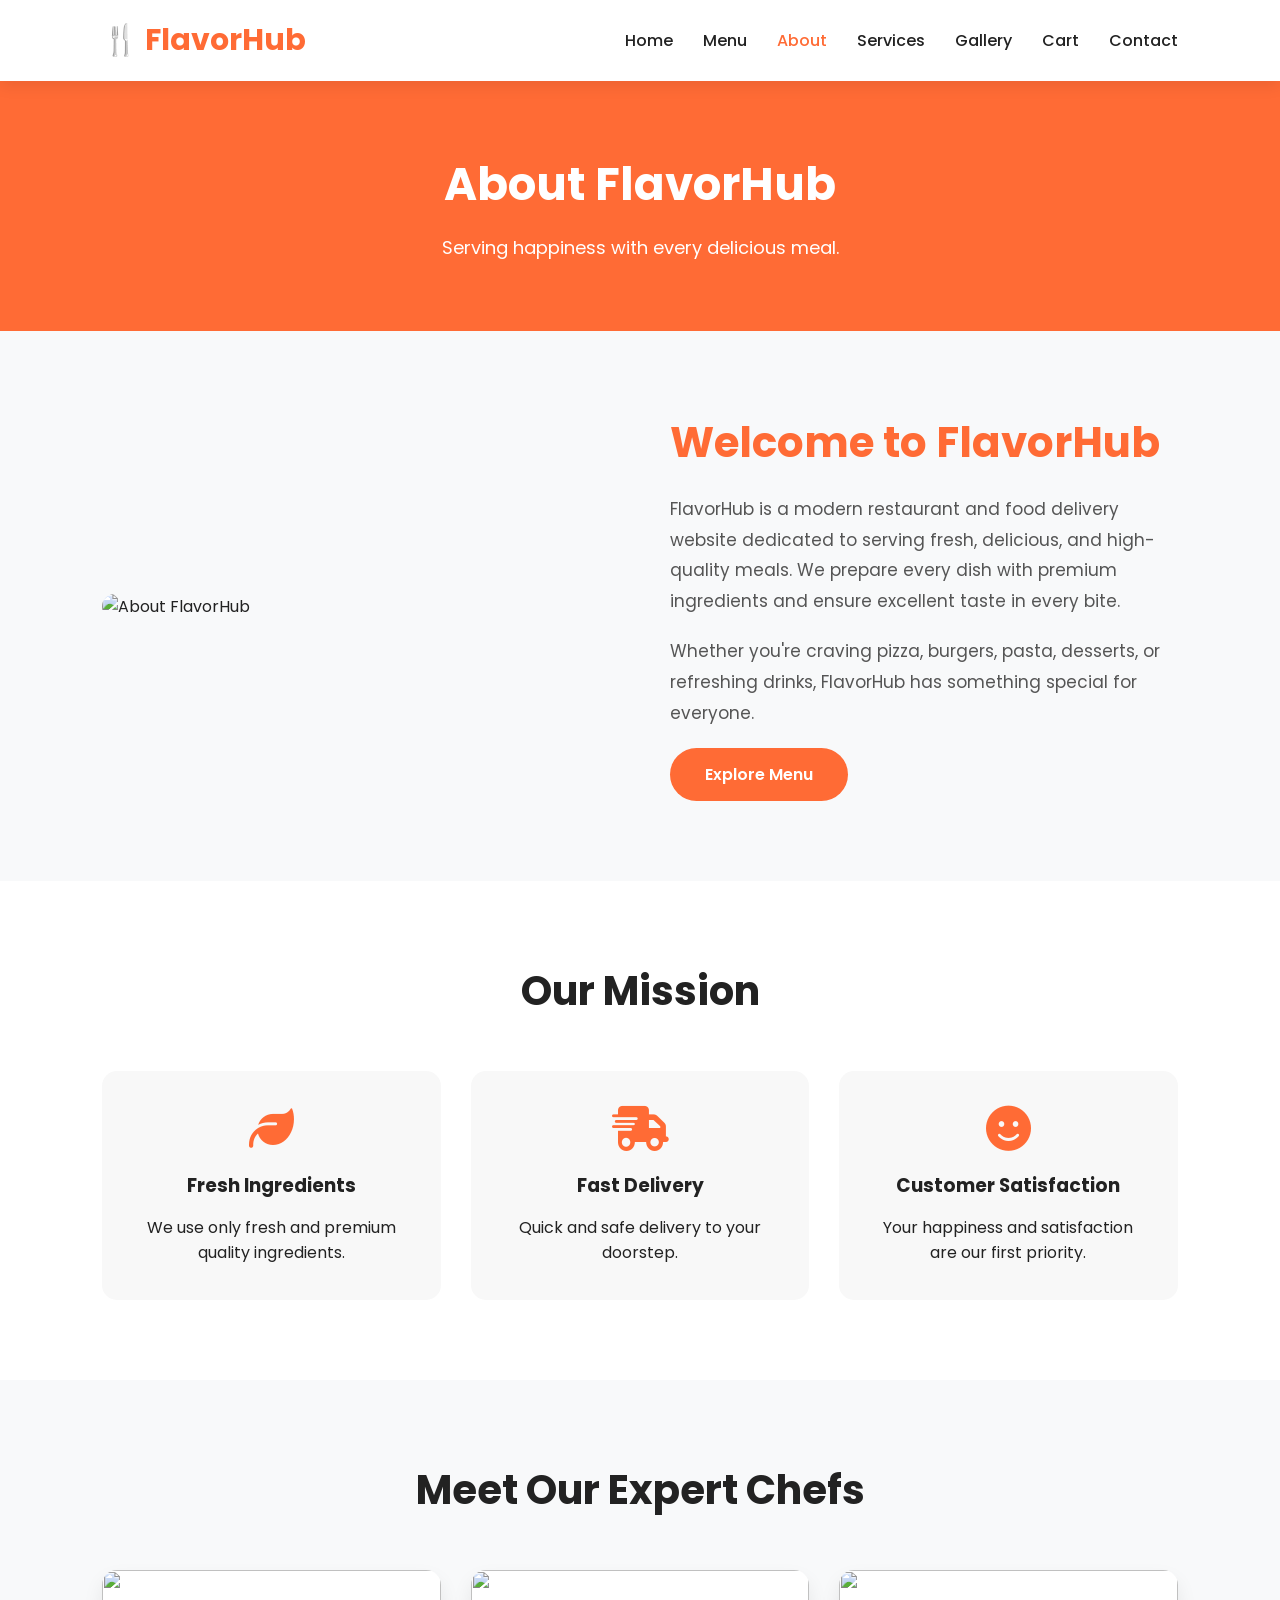
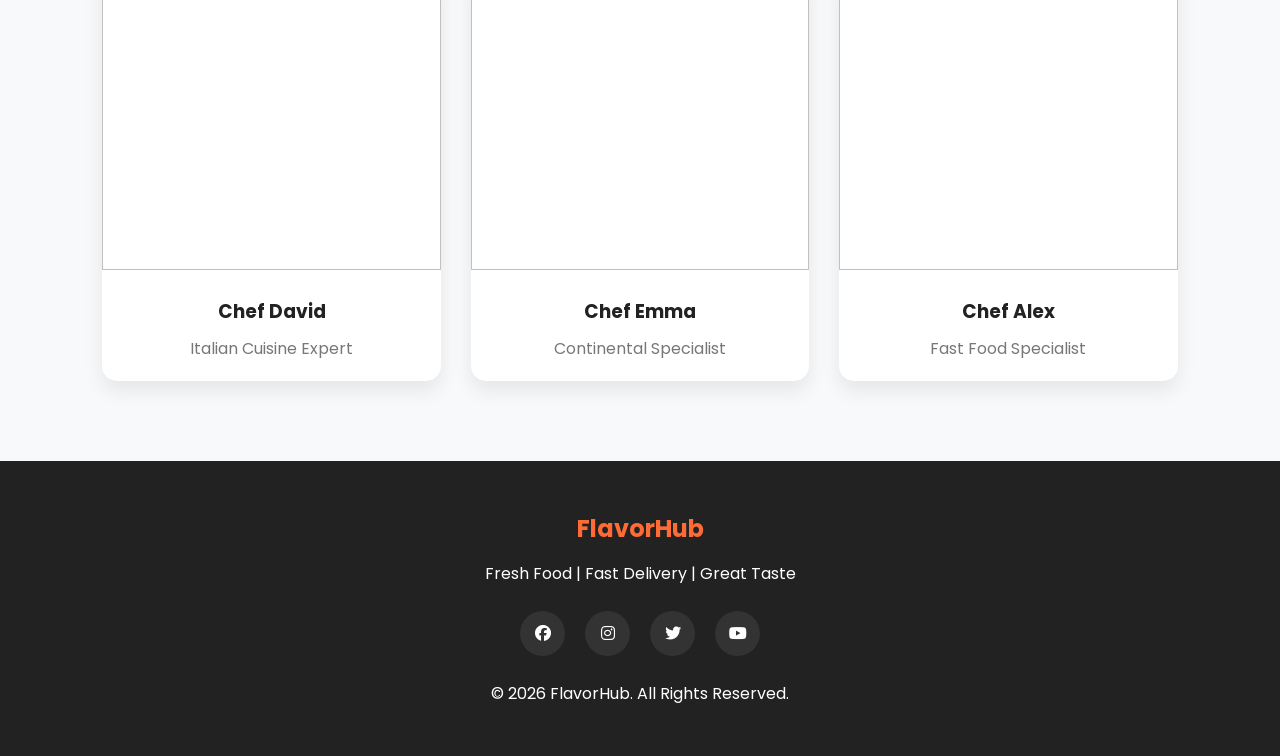
==== about.html @ d6f4bb7d "Add files via upload" ====
<!DOCTYPE html>
<html lang="en">
<head>
    <meta charset="UTF-8">
    <meta name="viewport" content="width=device-width, initial-scale=1.0">
    <title>FlavorHub | About Us</title>

    <link rel="stylesheet" href="style.css">

    <link rel="stylesheet"
    href="https://cdnjs.cloudflare.com/ajax/libs/font-awesome/6.6.0/css/all.min.css">
</head>
<body>

<!-- ================= HEADER ================= -->

<header>

    <div class="logo">
        <h2>🍴 FlavorHub</h2>
    </div>

    <nav>
        <ul>
            <li><a href="index.html">Home</a></li>
            <li><a href="menu.html">Menu</a></li>
            <li><a href="about.html" class="active">About</a></li>
            <li><a href="services.html">Services</a></li>
            <li><a href="gallery.html">Gallery</a></li>
            <li><a href="cart.html">Cart</a></li>
            <li><a href="contact.html">Contact</a></li>
        </ul>
    </nav>

</header>

<!-- ================= ABOUT HERO ================= -->

<section class="page-title">
    <h1>About FlavorHub</h1>
    <p>Serving happiness with every delicious meal.</p>
</section>

<!-- ================= ABOUT ================= -->

<section class="about-section">

    <div class="about-image">
        <img src="images/about.jpg" alt="About FlavorHub">
    </div>

    <div class="about-content">

        <h2>Welcome to FlavorHub</h2>

        <p>
            FlavorHub is a modern restaurant and food delivery website
            dedicated to serving fresh, delicious, and high-quality meals.
            We prepare every dish with premium ingredients and ensure
            excellent taste in every bite.
        </p>

        <p>
            Whether you're craving pizza, burgers, pasta, desserts,
            or refreshing drinks, FlavorHub has something special for everyone.
        </p>

        <a href="menu.html" class="btn">Explore Menu</a>

    </div>

</section>

<!-- ================= OUR MISSION ================= -->

<section class="mission">

    <h2>Our Mission</h2>

    <div class="mission-container">

        <div class="mission-box">
            <i class="fas fa-leaf"></i>
            <h3>Fresh Ingredients</h3>
            <p>We use only fresh and premium quality ingredients.</p>
        </div>

        <div class="mission-box">
            <i class="fas fa-shipping-fast"></i>
            <h3>Fast Delivery</h3>
            <p>Quick and safe delivery to your doorstep.</p>
        </div>

        <div class="mission-box">
            <i class="fas fa-smile"></i>
            <h3>Customer Satisfaction</h3>
            <p>Your happiness and satisfaction are our first priority.</p>
        </div>

    </div>

</section>

<!-- ================= CHEFS ================= -->

<section class="chef">

    <h2>Meet Our Expert Chefs</h2>

    <div class="chef-container">

        <div class="chef-card">
            <img src="images/chef1.jpg" alt="">
            <h3>Chef David</h3>
            <p>Italian Cuisine Expert</p>
        </div>

        <div class="chef-card">
            <img src="images/chef2.jpg" alt="">
            <h3>Chef Emma</h3>
            <p>Continental Specialist</p>
        </div>

        <div class="chef-card">
            <img src="images/chef3.jpg" alt="">
            <h3>Chef Alex</h3>
            <p>Fast Food Specialist</p>
        </div>

    </div>

</section>

<!-- ================= FOOTER ================= -->

<footer>

    <h2>FlavorHub</h2>

    <p>Fresh Food | Fast Delivery | Great Taste</p>

    <div class="social">
        <i class="fab fa-facebook"></i>
        <i class="fab fa-instagram"></i>
        <i class="fab fa-twitter"></i>
        <i class="fab fa-youtube"></i>
    </div>

    <p>© 2026 FlavorHub. All Rights Reserved.</p>

</footer>

<script src="script.js"></script>

</body>
</html>
---- style.css ----
@import url('https://fonts.googleapis.com/css2?family=Poppins:wght@300;400;500;600;700;800&display=swap');

*{
    margin:0;
    padding:0;
    box-sizing:border-box;
    font-family:'Poppins',sans-serif;
    text-decoration:none;
    list-style:none;
    scroll-behavior:smooth;
}

body{
    background:#f8f9fa;
    color:#222;
}

/* ================= HEADER ================= */

header{
    width:100%;
    background:#ffffff;
    display:flex;
    justify-content:space-between;
    align-items:center;
    padding:18px 8%;
    position:sticky;
    top:0;
    z-index:1000;
    box-shadow:0 5px 15px rgba(0,0,0,.08);
}

.logo h2{
    color:#ff6b35;
    font-size:30px;
    font-weight:700;
}

nav ul{
    display:flex;
    gap:30px;
}

nav ul li a{
    color:#222;
    font-weight:500;
    transition:.3s;
}

nav ul li a:hover,
nav ul li a.active{
    color:#ff6b35;
}

.icons{
    display:flex;
    gap:20px;
}

.icons i{
    font-size:22px;
    cursor:pointer;
    transition:.3s;
}

.icons i:hover{
    color:#ff6b35;
}

/* ================= HERO ================= */

.hero{
    min-height:90vh;
    display:flex;
    justify-content:space-between;
    align-items:center;
    padding:80px 8%;
    gap:60px;
}

.hero-text{
    flex:1;
}

.hero-text h1{
    font-size:58px;
    line-height:1.2;
    color:#222;
    margin-bottom:20px;
}

.hero-text p{
    font-size:18px;
    color:#666;
    line-height:1.8;
    margin-bottom:35px;
}

.hero-image{
    flex:1;
    text-align:center;
}

.hero-image img{
    width:100%;
    max-width:550px;
}

/* ================= BUTTON ================= */

.btn{
    display:inline-block;
    background:#ff6b35;
    color:#fff;
    padding:14px 35px;
    border-radius:50px;
    font-weight:600;
    transition:.4s;
}

.btn:hover{
    background:#222;
}

/* ================= PAGE TITLE ================= */

.page-title{
    background:#ff6b35;
    color:#fff;
    text-align:center;
    padding:70px 20px;
}

.page-title h1{
    font-size:45px;
    margin-bottom:15px;
}

.page-title p{
    font-size:18px;
}

/* ================= CATEGORIES ================= */

.categories{
    padding:80px 8%;
}

.categories h2{
    text-align:center;
    font-size:40px;
    margin-bottom:50px;
}

.category-container{
    display:grid;
    grid-template-columns:repeat(auto-fit,minmax(200px,1fr));
    gap:25px;
}

.category-card{
    background:#fff;
    padding:35px;
    text-align:center;
    border-radius:15px;
    box-shadow:0 10px 20px rgba(0,0,0,.08);
    transition:.4s;
    font-size:50px;
}

.category-card h3{
    margin-top:20px;
    font-size:22px;
}

.category-card:hover{
    transform:translateY(-10px);
}

/* ================= FEATURED FOOD ================= */

.featured,
.menu{
    padding:80px 8%;
}

.featured h2,
.menu h2{
    text-align:center;
    font-size:40px;
    margin-bottom:50px;
}

.food-container{
    display:grid;
    grid-template-columns:repeat(auto-fit,minmax(260px,1fr));
    gap:30px;
}

.food-card{
    background:#fff;
    border-radius:18px;
    overflow:hidden;
    text-align:center;
    box-shadow:0 10px 20px rgba(0,0,0,.08);
    transition:.4s;
}

.food-card:hover{
    transform:translateY(-10px);
}

.food-card img{
    width:100%;
    height:220px;
    object-fit:cover;
}

.food-card h3{
    margin:20px 0 10px;
    font-size:24px;
}

.food-card p{
    color:#ff6b35;
    font-size:22px;
    font-weight:700;
    margin-bottom:20px;
}

.food-card button{
    margin-bottom:25px;
    border:none;
    outline:none;
    background:#ff6b35;
    color:#fff;
    padding:12px 28px;
    border-radius:30px;
    cursor:pointer;
    transition:.3s;
}

.food-card button:hover{
    background:#222;
}

/* ================= ABOUT ================= */

.about-section{
    display:flex;
    align-items:center;
    justify-content:space-between;
    gap:60px;
    padding:80px 8%;
    flex-wrap:wrap;
}

.about-image{
    flex:1;
}

.about-image img{
    width:100%;
    border-radius:20px;
}

.about-content{
    flex:1;
}

.about-content h2{
    font-size:42px;
    margin-bottom:20px;
    color:#ff6b35;
}

.about-content p{
    font-size:17px;
    color:#555;
    line-height:1.8;
    margin-bottom:20px;
}

/* ================= MISSION ================= */

.mission{
    padding:80px 8%;
    background:#fff;
}

.mission h2{
    text-align:center;
    font-size:40px;
    margin-bottom:50px;
}

.mission-container{
    display:grid;
    grid-template-columns:repeat(auto-fit,minmax(250px,1fr));
    gap:30px;
}

.mission-box{
    background:#f8f8f8;
    padding:35px;
    border-radius:15px;
    text-align:center;
    transition:.3s;
}

.mission-box:hover{
    transform:translateY(-10px);
}

.mission-box i{
    font-size:45px;
    color:#ff6b35;
    margin-bottom:20px;
}

.mission-box h3{
    margin-bottom:15px;
}

/* ================= CHEF ================= */

.chef{
    padding:80px 8%;
}

.chef h2{
    text-align:center;
    margin-bottom:50px;
    font-size:40px;
}

.chef-container{
    display:grid;
    grid-template-columns:repeat(auto-fit,minmax(250px,1fr));
    gap:30px;
}

.chef-card{
    background:#fff;
    border-radius:15px;
    overflow:hidden;
    text-align:center;
    box-shadow:0 10px 20px rgba(0,0,0,.08);
}

.chef-card img{
    width:100%;
    height:300px;
    object-fit:cover;
}

.chef-card h3{
    margin:20px 0 10px;
}

.chef-card p{
    margin-bottom:20px;
    color:#777;
}

/* ================= SERVICES ================= */

.services{
    padding:80px 8%;
}

.service-container{
    display:grid;
    grid-template-columns:repeat(auto-fit,minmax(260px,1fr));
    gap:30px;
}

.service-card{
    background:#fff;
    padding:35px;
    border-radius:15px;
    text-align:center;
    box-shadow:0 10px 20px rgba(0,0,0,.08);
    transition:.3s;
}

.service-card:hover{
    transform:translateY(-10px);
}

.service-card i{
    font-size:50px;
    color:#ff6b35;
    margin-bottom:20px;
}

.service-card h3{
    margin-bottom:15px;
}

.service-card p{
    color:#666;
    line-height:1.7;
}

/* ================= WHY ================= */

.why,
.why-service{
    padding:80px 8%;
    background:#fff3ef;
}

.why h2,
.why-service h2{
    text-align:center;
    font-size:40px;
    margin-bottom:50px;
}

.why-container{
    display:grid;
    grid-template-columns:repeat(auto-fit,minmax(220px,1fr));
    gap:25px;
}

.box{
    background:#fff;
    padding:30px;
    text-align:center;
    border-radius:15px;
    box-shadow:0 10px 20px rgba(0,0,0,.08);
}

.box i{
    font-size:40px;
    color:#ff6b35;
    margin-bottom:20px;
}

.box h3{
    margin-bottom:10px;
}

/* ================= GALLERY ================= */

.gallery{
    padding:80px 8%;
}

.gallery-container{
    display:grid;
    grid-template-columns:repeat(auto-fit,minmax(280px,1fr));
    gap:25px;
}

.gallery-item{
    position:relative;
    overflow:hidden;
    border-radius:15px;
}

.gallery-item img{
    width:100%;
    height:260px;
    object-fit:cover;
    transition:.5s;
}

.gallery-item:hover img{
    transform:scale(1.1);
}

.overlay{
    position:absolute;
    inset:0;
    background:rgba(0,0,0,.5);
    display:flex;
    justify-content:center;
    align-items:center;
    color:#fff;
    opacity:0;
    transition:.4s;
}

.gallery-item:hover .overlay{
    opacity:1;
}

/* ================= OFFER ================= */

.offer{
    padding:70px 8%;
    text-align:center;
    background:#ff6b35;
    color:#fff;
}

.offer h2{
    font-size:40px;
    margin-bottom:20px;
}

.offer p{
    font-size:18px;
    max-width:700px;
    margin:auto;
    line-height:1.8;
}

.offer .btn{
    margin-top:30px;
    background:#fff;
    color:#ff6b35;
}

.offer .btn:hover{
    background:#222;
    color:#fff;
}

/* ================= CONTACT ================= */

.contact{
    padding:80px 8%;
}

.contact-container{
    display:grid;
    grid-template-columns:repeat(auto-fit,minmax(350px,1fr));
    gap:50px;
    align-items:start;
}

.contact-info h2{
    font-size:38px;
    color:#ff6b35;
    margin-bottom:20px;
}

.contact-info p{
    color:#666;
    line-height:1.8;
    margin-bottom:25px;
}

.info{
    display:flex;
    align-items:center;
    gap:15px;
    margin-bottom:20px;
    font-size:18px;
}

.info i{
    color:#ff6b35;
    font-size:22px;
}

.contact-form form{
    background:#fff;
    padding:30px;
    border-radius:15px;
    box-shadow:0 10px 25px rgba(0,0,0,.08);
}

.contact-form input,
.contact-form textarea{
    width:100%;
    padding:15px;
    margin-bottom:20px;
    border:1px solid #ddd;
    border-radius:8px;
    outline:none;
    font-size:16px;
}

.contact-form textarea{
    resize:none;
}

.contact-form button{
    width:100%;
    border:none;
    cursor:pointer;
}

/* ================= MAP ================= */

.map{
    padding:60px 8%;
}

.map h2{
    text-align:center;
    margin-bottom:30px;
    font-size:38px;
}

/* ================= CART ================= */

.cart{
    padding:80px 8%;
}

.cart-container{
    display:grid;
    grid-template-columns:2fr 1fr;
    gap:40px;
}

table{
    width:100%;
    border-collapse:collapse;
    background:#fff;
    box-shadow:0 8px 20px rgba(0,0,0,.08);
}

table th{
    background:#ff6b35;
    color:#fff;
    padding:18px;
}

table td{
    padding:18px;
    text-align:center;
    border-bottom:1px solid #eee;
}

.cart-summary{
    background:#fff;
    padding:30px;
    border-radius:15px;
    box-shadow:0 8px 20px rgba(0,0,0,.08);
}

.cart-summary h2{
    margin-bottom:20px;
}

.cart-summary p,
.cart-summary h3{
    display:flex;
    justify-content:space-between;
    margin:15px 0;
}

.cart-summary button{
    width:100%;
    margin-top:20px;
    border:none;
    cursor:pointer;
}

/* ================= FOOTER ================= */

footer{
    background:#222;
    color:#fff;
    text-align:center;
    padding:50px 20px;
}

footer h2{
    color:#ff6b35;
    margin-bottom:15px;
}

.social{
    margin:25px 0;
}

.social i{
    width:45px;
    height:45px;
    line-height:45px;
    text-align:center;
    background:#333;
    border-radius:50%;
    margin:0 8px;
    cursor:pointer;
    transition:.3s;
}

.social i:hover{
    background:#ff6b35;
}

/* ================= RESPONSIVE ================= */

@media(max-width:768px){

.page-title h1{
    font-size:34px;
}

.hero{
    padding:60px 5%;
}

.hero-text h1{
    font-size:34px;
}

.categories,
.featured,
.menu,
.about-section,
.services,
.gallery,
.contact,
.cart,
.mission,
.chef{
    padding:60px 5%;
}

.food-container,
.gallery-container,
.service-container,
.chef-container,
.category-container,
.mission-container{
    grid-template-columns:1fr;
}

table{
    display:block;
    overflow-x:auto;
}

}

@media(max-width:480px){

.logo h2{
    font-size:24px;
}

nav ul{
    gap:15px;
}

nav ul li a{
    font-size:14px;
}

.hero-text h1{
    font-size:28px;
}

.btn{
    padding:12px 25px;
}

.page-title h1{
    font-size:28px;
}

}

/* ================= MOBILE NAVBAR ================= */

.menu-toggle{
    display:none;
}

@media (max-width:768px){

header{
    display:flex;
    justify-content:space-between;
    align-items:center;
    flex-wrap:wrap;
}

.menu-toggle{
    display:block;
    font-size:28px;
    cursor:pointer;
    color:#ff6b35;
}

.icons{
    display:none;
}

nav{
    width:100%;
    display:none;
}

nav.active{
    display:block;
}

nav ul{
    display:flex;
    flex-direction:column;
    align-items:center;
    gap:18px;
    padding:20px 0;
    background:#fff;
    margin-top:15px;
}

}
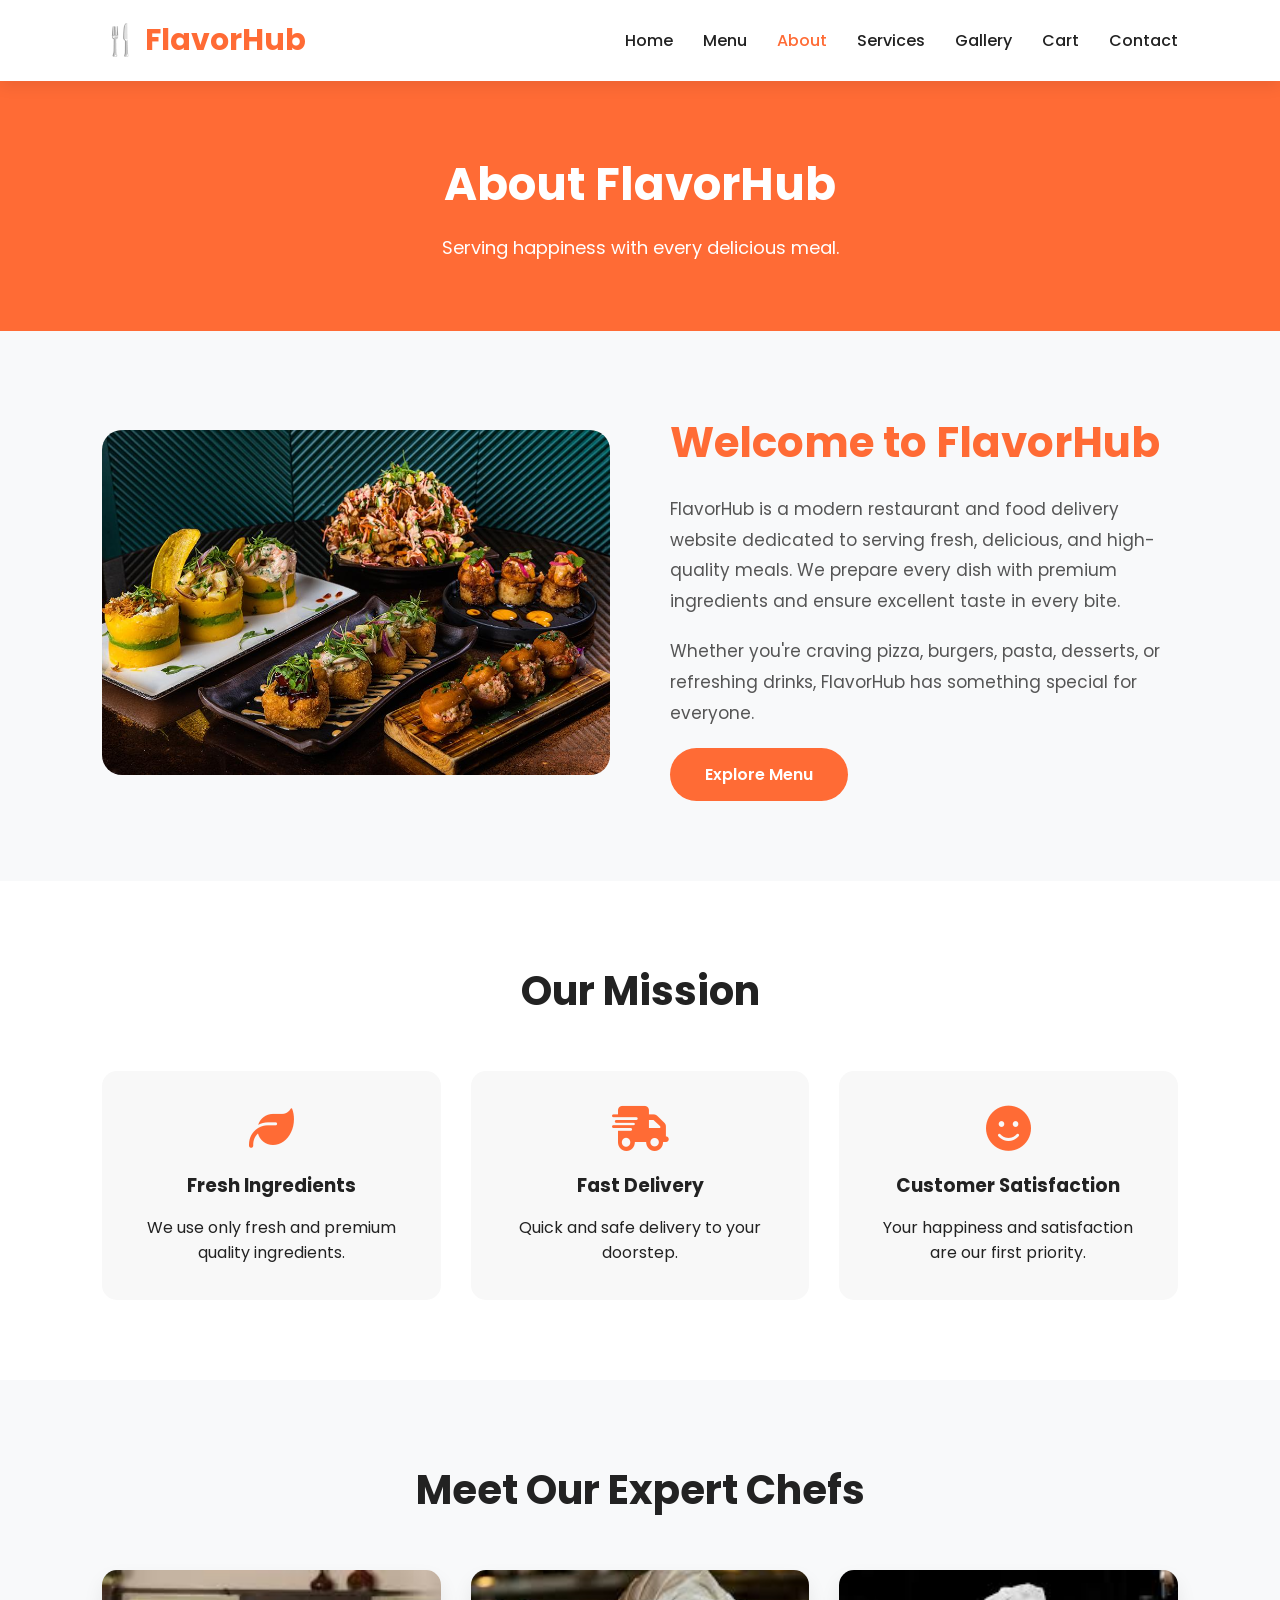
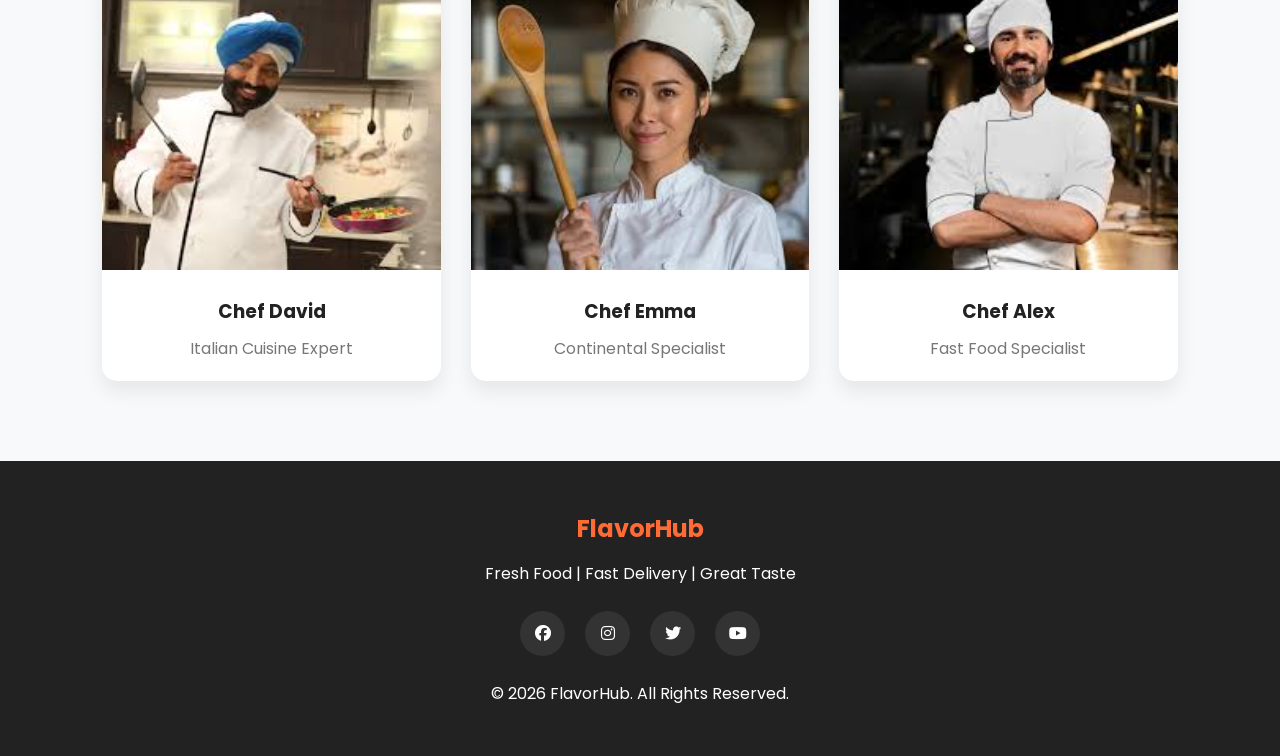
==== commit 4e7f100a: "fix css issue" ====
--- a/about.html
+++ b/about.html
@@ -46,7 +46,7 @@
 <section class="about-section">
 
     <div class="about-image">
-        <img src="images/about.jpg" alt="About FlavorHub">
+        <img src="image/about.jpg" alt="About FlavorHub">
     </div>
 
     <div class="about-content">
@@ -110,19 +110,19 @@
     <div class="chef-container">
 
         <div class="chef-card">
-            <img src="images/chef1.jpg" alt="">
+            <img src="image/chef1..jpg" alt="">
             <h3>Chef David</h3>
             <p>Italian Cuisine Expert</p>
         </div>
 
         <div class="chef-card">
-            <img src="images/chef2.jpg" alt="">
+            <img src="image/chef2.jpg" alt="">
             <h3>Chef Emma</h3>
             <p>Continental Specialist</p>
         </div>
 
         <div class="chef-card">
-            <img src="images/chef3.jpg" alt="">
+            <img src="image/chef3.jpg" alt="">
             <h3>Chef Alex</h3>
             <p>Fast Food Specialist</p>
         </div>
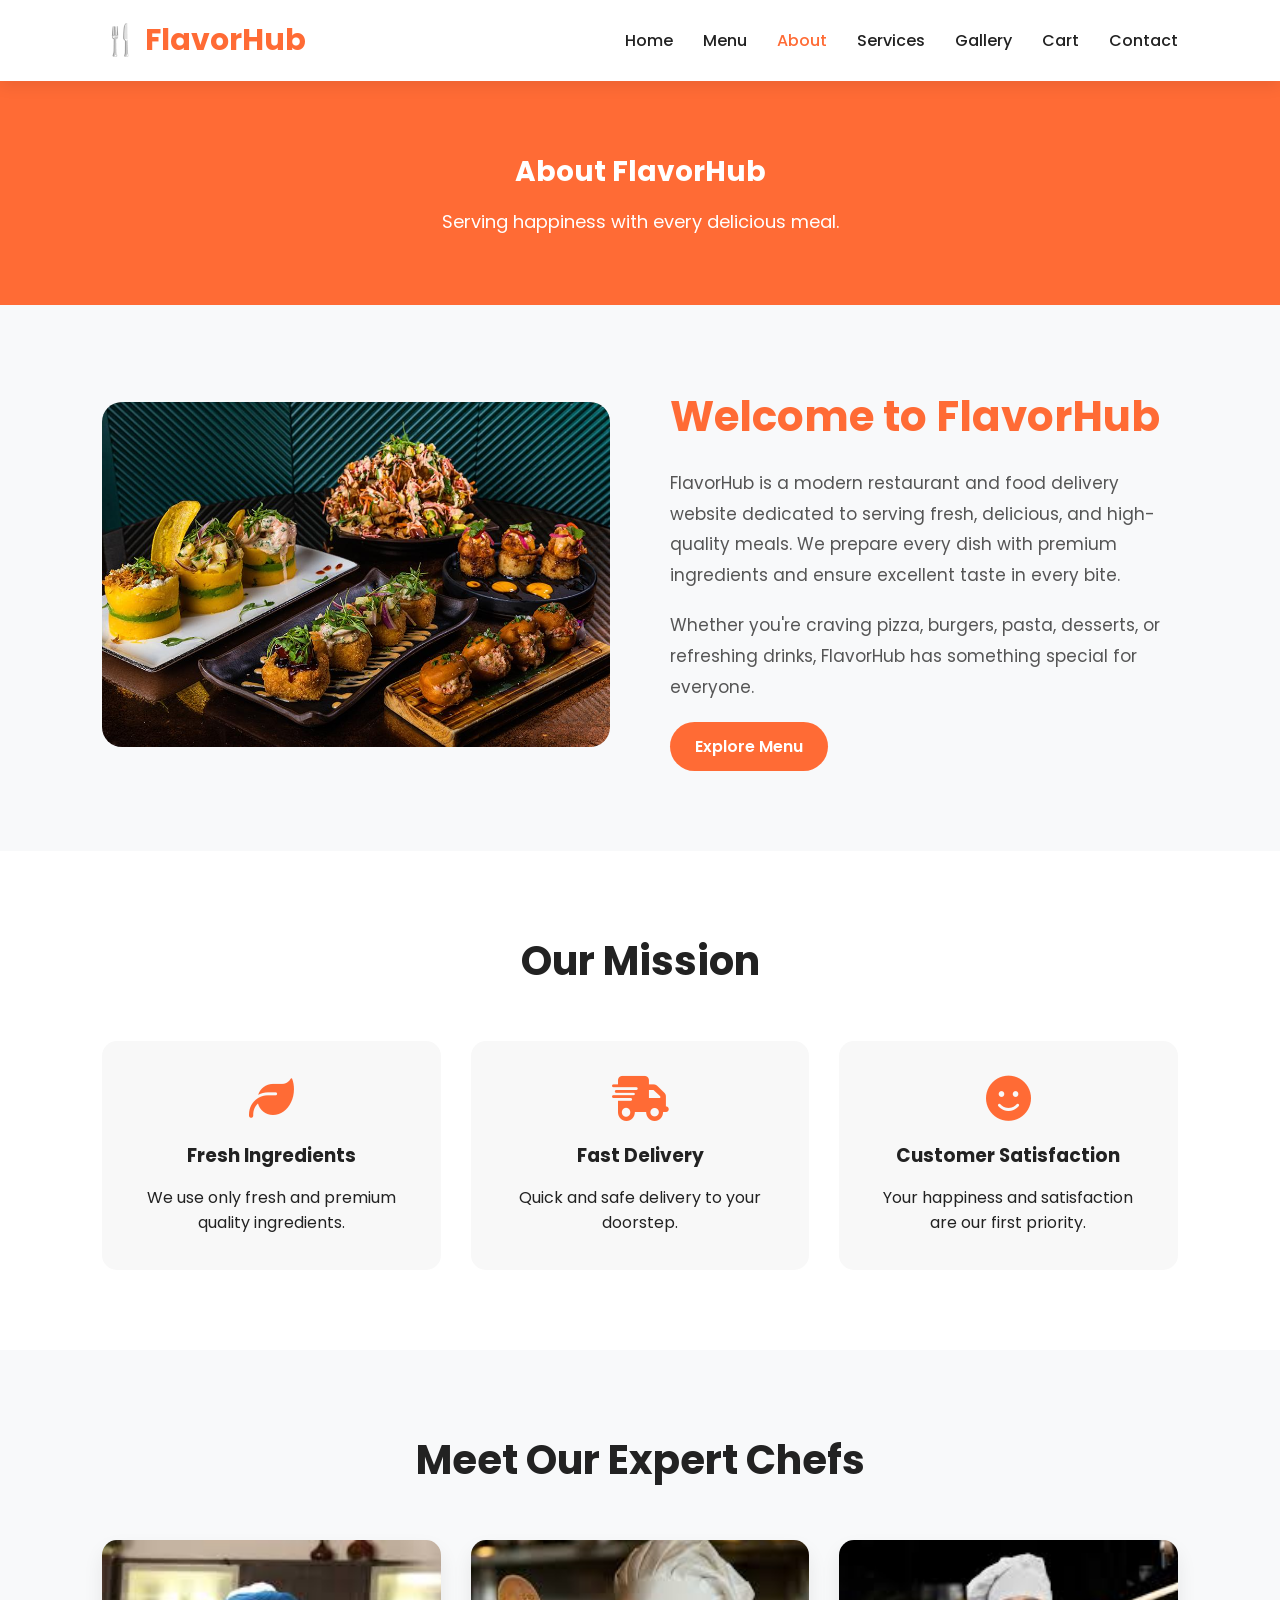
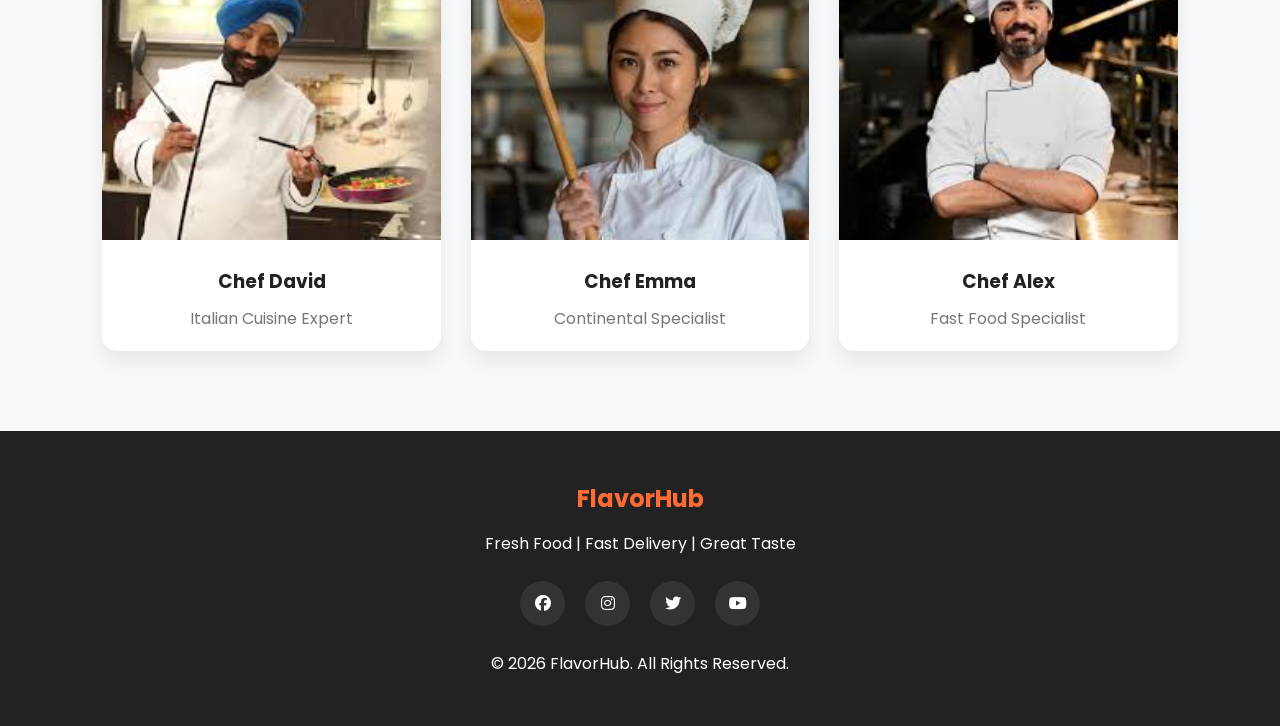
==== commit 8ed86eb8: "fix css issue" ====
--- a/about.html
+++ b/about.html
@@ -21,7 +21,12 @@
     </div>
 
     <nav>
-        <ul>
+
+        <div class="menu-toggle">
+        <i class="fas fa-bars"></i>
+        </div>
+
+        <ul class="nav-links">
             <li><a href="index.html">Home</a></li>
             <li><a href="menu.html">Menu</a></li>
             <li><a href="about.html" class="active">About</a></li>
--- a/style.css
+++ b/style.css
@@ -36,7 +36,7 @@
     font-weight:700;
 }
 
-nav ul{
+nav .nav-links{
     display:flex;
     gap:30px;
 }
@@ -738,14 +738,15 @@
     font-size:24px;
 }
 
-nav ul{
+.nav-links{
     gap:15px;
 }
 
-nav ul li a{
+.nav-links li a{
     font-size:14px;
 }
 
+}
 .hero-text h1{
     font-size:28px;
 }
@@ -758,51 +759,67 @@
     font-size:28px;
 }
 
-}
-
-/* ================= MOBILE NAVBAR ================= */
+/* Mobile Responsive Navbar */
 
 .menu-toggle{
     display:none;
+    font-size:28px;
+    cursor:pointer;
 }
 
 @media (max-width:768px){
 
 header{
-    display:flex;
-    justify-content:space-between;
-    align-items:center;
-    flex-wrap:wrap;
+    padding:15px 20px;
+    position:relative;
+}
+
+.icons{
+    display:none;
 }
 
 .menu-toggle{
     display:block;
-    font-size:28px;
-    cursor:pointer;
-    color:#ff6b35;
-}
-
-.icons{
+    color:#ff6b35;
+}
+
+nav{
+    position:relative;
+}
+
+.nav-links{
     display:none;
-}
-
-nav{
-    width:100%;
-    display:none;
-}
-
-nav.active{
-    display:block;
-}
-
-nav ul{
+    position:absolute;
+    top:60px;
+    right:0;
+    width:220px;
+    background:#fff;
+    flex-direction:column;
+    border-radius:10px;
+    box-shadow:0 10px 20px rgba(0,0,0,.15);
+    padding:15px 0;
+    z-index:999;
+}
+
+.nav-links.active{
     display:flex;
+}
+
+.nav-links li{
+    margin:12px 0;
+    text-align:center;
+}
+
+.hero{
     flex-direction:column;
-    align-items:center;
-    gap:18px;
-    padding:20px 0;
-    background:#fff;
-    margin-top:15px;
-}
-
-}+    text-align:center;
+}
+
+.hero-image img{
+    max-width:320px;
+}
+
+}
+
+
+
